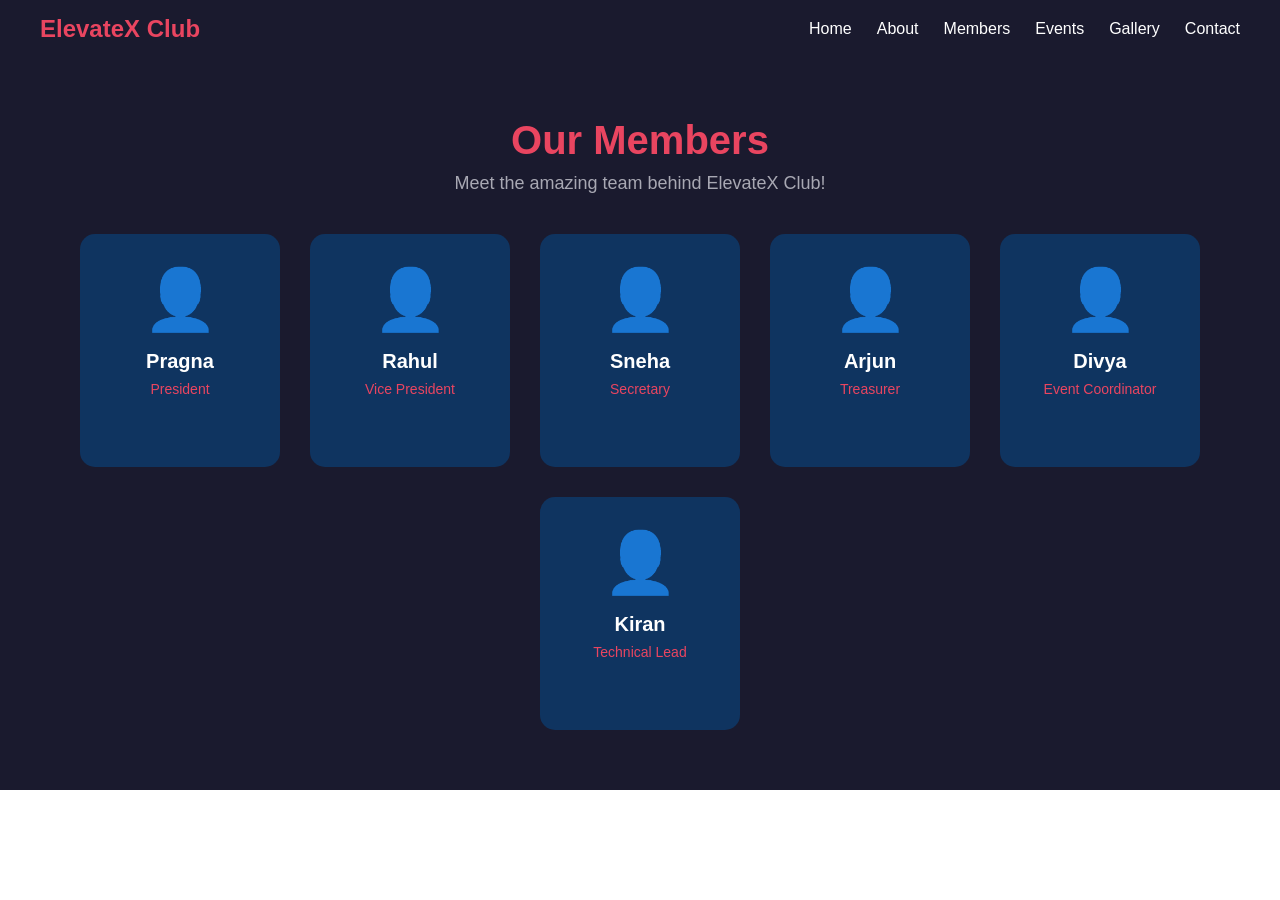
==== frontend/members.html @ 77d89384 "your message" ====
<events class="html"></events>
<!DOCTYPE html>
<html lang="en">
<head>
    <meta charset="UTF-8">
    <meta name="viewport" content="width=device-width, initial-scale=1.0">
    <title>Members - ElevateX Club</title>
    <link rel="stylesheet" href="css/style.css">
</head>
<body>

    <!-- Navbar -->
    <nav>
        <div class="logo">ElevateX Club</div>
        <ul>
            <li><a href="index.html">Home</a></li>
            <li><a href="about.html">About</a></li>
            <li><a href="members.html">Members</a></li>
            <li><a href="events.html">Events</a></li>
            <li><a href="gallery.html">Gallery</a></li>
            <li><a href="contact.html">Contact</a></li>
        </ul>
    </nav>

    <!-- Members Section -->
    <section class="members">
        <h2>Our Members</h2>
        <p>Meet the amazing team behind ElevateX Club!</p>

        <div class="members-grid">
            <div class="member-card">
                <div class="member-avatar">👤</div>
                <h3>Pragna</h3>
                <p>President</p>
            </div>
            <div class="member-card">
                <div class="member-avatar">👤</div>
                <h3>Rahul</h3>
                <p>Vice President</p>
            </div>
            <div class="member-card">
                <div class="member-avatar">👤</div>
                <h3>Sneha</h3>
                <p>Secretary</p>
            </div>
            <div class="member-card">
                <div class="member-avatar">👤</div>
                <h3>Arjun</h3>
                <p>Treasurer</p>
            </div>
            <div class="member-card">
                <div class="member-avatar">👤</div>
                <h3>Divya</h3>
                <p>Event Coordinator</p>
            </div>
            <div class="member-card">
                <div class="member-avatar">👤</div>
                <h3>Kiran</h3>
                <p>Technical Lead</p>
            </div>
        </div>
    </section>

    <script src="js/script.js"></script>
</body>
</html>
---- frontend/css/style.css ----
* {
    margin: 0;
    padding: 0;
    box-sizing: border-box;
    font-family: 'Arial', sans-serif;
}

/* Navbar */
nav {
    display: flex;
    justify-content: space-between;
    align-items: center;
    background-color: #1a1a2e;
    padding: 15px 40px;
    position: sticky;
    top: 0;
    z-index: 100;
}

nav .logo {
    color: #e94560;
    font-size: 24px;
    font-weight: bold;
}

nav ul {
    list-style: none;
    display: flex;
    gap: 25px;
}

nav ul li a {
    color: #ffffff;
    text-decoration: none;
    font-size: 16px;
    transition: color 0.3s;
}

nav ul li a:hover {
    color: #e94560;
}

/* Hero Section */
.hero {
    background: linear-gradient(135deg, #1a1a2e, #16213e);
    color: white;
    height: 100vh;
    display: flex;
    flex-direction: column;
    justify-content: center;
    align-items: center;
    text-align: center;
    padding: 20px;
}

.hero h1 {
    font-size: 52px;
    margin-bottom: 20px;
    color: #e94560;
}

.hero p {
    font-size: 22px;
    margin-bottom: 30px;
    color: #a8a8b3;
}

.btn {
    background-color: #e94560;
    color: white;
    padding: 12px 30px;
    border-radius: 25px;
    text-decoration: none;
    font-size: 18px;
    transition: background 0.3s;
}

.btn:hover {
    background-color: #c73652;
}
/* About Section */
.about {
    padding: 60px 40px;
    background-color: #0f3460;
    color: white;
    text-align: center;
}

.about h2 {
    font-size: 40px;
    color: #e94560;
    margin-bottom: 20px;
}

.about p {
    font-size: 18px;
    color: #a8a8b3;
    margin-bottom: 40px;
}

.about-cards {
    display: flex;
    justify-content: center;
    gap: 30px;
    flex-wrap: wrap;
}

.card {
    background-color: #1a1a2e;
    padding: 30px;
    border-radius: 15px;
    width: 280px;
    transition: transform 0.3s;
}

.card:hover {
    transform: translateY(-10px);
}

.card h3 {
    font-size: 22px;
    color: #e94560;
    margin-bottom: 15px;
}

.card p {
    font-size: 16px;
    color: #a8a8b3;
}
/* Members Section */
.members {
    padding: 60px 40px;
    background-color: #1a1a2e;
    color: white;
    text-align: center;
}

.members h2 {
    font-size: 40px;
    color: #e94560;
    margin-bottom: 10px;
}

.members p {
    font-size: 18px;
    color: #a8a8b3;
    margin-bottom: 40px;
}

.members-grid {
    display: flex;
    flex-wrap: wrap;
    justify-content: center;
    gap: 30px;
}

.member-card {
    background-color: #0f3460;
    padding: 30px;
    border-radius: 15px;
    width: 200px;
    transition: transform 0.3s;
}

.member-card:hover {
    transform: translateY(-10px);
}

.member-avatar {
    font-size: 60px;
    margin-bottom: 15px;
}

.member-card h3 {
    font-size: 20px;
    color: #ffffff;
    margin-bottom: 8px;
}

.member-card p {
    font-size: 14px;
    color: #e94560;
}
/* Events Section */
.events {
    padding: 60px 40px;
    background-color: #16213e;
    color: white;
    text-align: center;
}

.events h2 {
    font-size: 40px;
    color: #e94560;
    margin-bottom: 10px;
}

.events p {
    font-size: 18px;
    color: #a8a8b3;
    margin-bottom: 40px;
}

.events-grid {
    display: flex;
    flex-wrap: wrap;
    justify-content: center;
    gap: 30px;
}

.event-card {
    background-color: #1a1a2e;
    padding: 30px;
    border-radius: 15px;
    width: 300px;
    transition: transform 0.3s;
    text-align: left;
}

.event-card:hover {
    transform: translateY(-10px);
}

.event-date {
    font-size: 14px;
    color: #e94560;
    margin-bottom: 10px;
    font-weight: bold;
}

.event-card h3 {
    font-size: 22px;
    color: #ffffff;
    margin-bottom: 10px;
}

.event-card p {
    font-size: 15px;
    color: #a8a8b3;
    margin-bottom: 20px;
}
/* Gallery Section */
.gallery {
    padding: 60px 40px;
    background-color: #0f3460;
    color: white;
    text-align: center;
}

.gallery h2 {
    font-size: 40px;
    color: #e94560;
    margin-bottom: 10px;
}

.gallery p {
    font-size: 18px;
    color: #a8a8b3;
    margin-bottom: 40px;
}

.gallery-grid {
    display: grid;
    grid-template-columns: repeat(4, 1fr);
    gap: 20px;
}

.gallery-item {
    background-color: #1a1a2e;
    padding: 60px 20px;
    border-radius: 15px;
    font-size: 18px;
    color: #a8a8b3;
    cursor: pointer;
    transition: transform 0.3s, background 0.3s;
}

.gallery-item:hover {
    transform: scale(1.05);
    background-color: #e94560;
    color: white;
}
/* Contact Section */
.contact {
    padding: 60px 40px;
    background-color: #1a1a2e;
    color: white;
    text-align: center;
}

.contact h2 {
    font-size: 40px;
    color: #e94560;
    margin-bottom: 10px;
}

.contact p {
    font-size: 18px;
    color: #a8a8b3;
    margin-bottom: 40px;
}

.contact-container {
    display: flex;
    justify-content: center;
    gap: 50px;
    flex-wrap: wrap;
    text-align: left;
}

.contact-info {
    background-color: #0f3460;
    padding: 30px;
    border-radius: 15px;
    width: 300px;
}

.contact-info h3 {
    font-size: 24px;
    color: #e94560;
    margin-bottom: 20px;
}

.contact-info p {
    font-size: 16px;
    color: #a8a8b3;
    margin-bottom: 15px;
}

.contact-form {
    display: flex;
    flex-direction: column;
    gap: 15px;
    width: 350px;
}

.contact-form input,
.contact-form textarea {
    padding: 12px 15px;
    border-radius: 10px;
    border: none;
    background-color: #0f3460;
    color: white;
    font-size: 16px;
    outline: none;
}

.contact-form input::placeholder,
.contact-form textarea::placeholder {
    color: #a8a8b3;
}
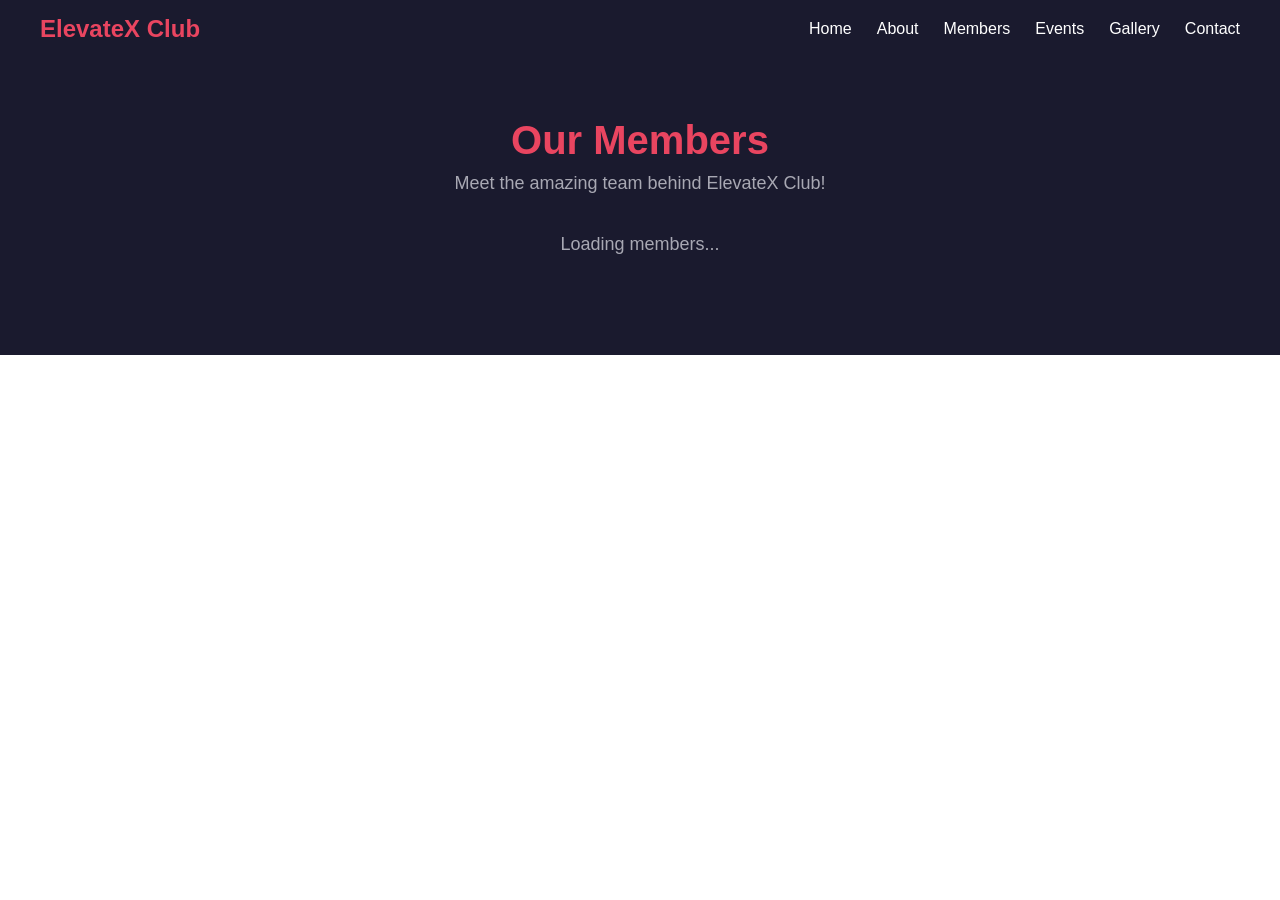
==== commit 3120d209: "Added Dockerfile and updated pom.xml for deployment" ====
--- a/frontend/members.html
+++ b/frontend/members.html
@@ -1,66 +1,36 @@
-<events class="html"></events>
 <!DOCTYPE html>
 <html lang="en">
 <head>
-    <meta charset="UTF-8">
-    <meta name="viewport" content="width=device-width, initial-scale=1.0">
-    <title>Members - ElevateX Club</title>
-    <link rel="stylesheet" href="css/style.css">
+<meta charset="UTF-8">
+<meta name="viewport" content="width=device-width, initial-scale=1.0">
+<title>Members - ElevateX Club</title>
+<link rel="stylesheet" href="css/style.css">
 </head>
 <body>
+<!-- Navbar -->
+<nav>
+<div class="logo">ElevateX Club</div>
+<ul>
+<li><a href="index.html">Home</a></li>
+<li><a href="about.html">About</a></li>
+<li><a href="members.html">Members</a></li>
+<li><a href="events.html">Events</a></li>
+<li><a href="gallery.html">Gallery</a></li>
+<li><a href="contact.html">Contact</a></li>
+</ul>
+</nav>
 
-    <!-- Navbar -->
-    <nav>
-        <div class="logo">ElevateX Club</div>
-        <ul>
-            <li><a href="index.html">Home</a></li>
-            <li><a href="about.html">About</a></li>
-            <li><a href="members.html">Members</a></li>
-            <li><a href="events.html">Events</a></li>
-            <li><a href="gallery.html">Gallery</a></li>
-            <li><a href="contact.html">Contact</a></li>
-        </ul>
-    </nav>
+<!-- Members Section -->
+<section class="members">
+<h2>Our Members</h2>
+<p>Meet the amazing team behind ElevateX Club!</p>
 
-    <!-- Members Section -->
-    <section class="members">
-        <h2>Our Members</h2>
-        <p>Meet the amazing team behind ElevateX Club!</p>
+<!-- Dynamic members from backend -->
+<div class="members-grid" id="members-container">
+    <p>Loading members...</p>
+</div>
+</section>
 
-        <div class="members-grid">
-            <div class="member-card">
-                <div class="member-avatar">👤</div>
-                <h3>Pragna</h3>
-                <p>President</p>
-            </div>
-            <div class="member-card">
-                <div class="member-avatar">👤</div>
-                <h3>Rahul</h3>
-                <p>Vice President</p>
-            </div>
-            <div class="member-card">
-                <div class="member-avatar">👤</div>
-                <h3>Sneha</h3>
-                <p>Secretary</p>
-            </div>
-            <div class="member-card">
-                <div class="member-avatar">👤</div>
-                <h3>Arjun</h3>
-                <p>Treasurer</p>
-            </div>
-            <div class="member-card">
-                <div class="member-avatar">👤</div>
-                <h3>Divya</h3>
-                <p>Event Coordinator</p>
-            </div>
-            <div class="member-card">
-                <div class="member-avatar">👤</div>
-                <h3>Kiran</h3>
-                <p>Technical Lead</p>
-            </div>
-        </div>
-    </section>
-
-    <script src="js/script.js"></script>
+<script src="js/script.js"></script>
 </body>
-</html>
+</html>
